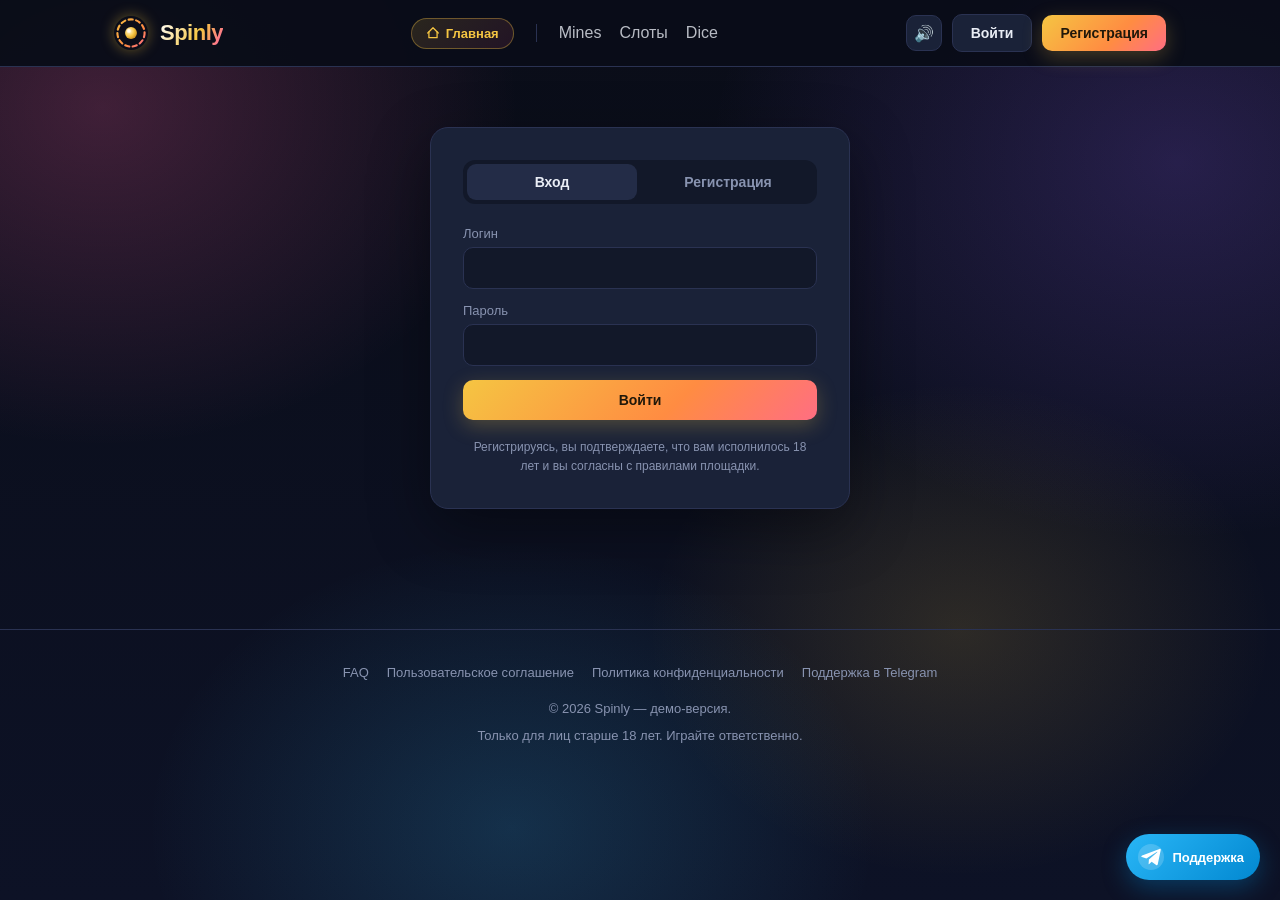
==== account.html @ 02055b21 "Initial commit: Spinly casino frontend demo" ====
<!DOCTYPE html>
<html lang="ru">
<head>
  <meta charset="UTF-8">
  <meta name="viewport" content="width=device-width, initial-scale=1.0">
  <title>Аккаунт — Spinly</title>
  <link rel="stylesheet" href="styles.css">
</head>
<body>
  <div id="header-slot"></div>

  <main class="auth-wrap">
    <div class="auth-card">
      <div class="tabs">
        <div class="tab active" data-tab="login">Вход</div>
        <div class="tab" data-tab="register">Регистрация</div>
      </div>

      <div class="error" id="err"></div>

      <form id="login-form">
        <div class="field">
          <label>Логин</label>
          <input type="text" name="login" autocomplete="username" required>
        </div>
        <div class="field">
          <label>Пароль</label>
          <input type="password" name="password" autocomplete="current-password" required>
        </div>
        <button class="btn primary full" type="submit">Войти</button>
      </form>

      <form id="register-form" style="display: none;">
        <div class="field">
          <label>Логин</label>
          <input type="text" name="login" autocomplete="username" required minlength="3">
        </div>
        <div class="field">
          <label>Пароль</label>
          <input type="password" name="password" autocomplete="new-password" required minlength="4">
        </div>
        <div class="field">
          <label>Повторите пароль</label>
          <input type="password" name="password2" autocomplete="new-password" required minlength="4">
        </div>
        <button class="btn primary full" type="submit">Создать аккаунт</button>
      </form>

      <div class="legal">
        Регистрируясь, вы подтверждаете, что вам исполнилось 18 лет
        и вы согласны с правилами площадки.
      </div>
    </div>
  </main>

  <div id="footer-slot"></div>
  <script src="sounds.js"></script>
  <script src="app.js"></script>
  <script>
    const tabs = document.querySelectorAll(".tab");
    const loginForm = document.getElementById("login-form");
    const regForm = document.getElementById("register-form");
    const err = document.getElementById("err");

    function showError(msg) {
      err.textContent = msg;
      err.classList.remove("show");
      void err.offsetWidth;
      err.classList.add("show");
      if (window.SFX) SFX.lose();
    }
    function clearError() { err.classList.remove("show"); }

    function switchTab(name) {
      tabs.forEach(t => t.classList.toggle("active", t.dataset.tab === name));
      loginForm.style.display = name === "login" ? "" : "none";
      regForm.style.display = name === "register" ? "" : "none";
      clearError();
      if (window.SFX) SFX.click();
    }
    tabs.forEach(t => t.addEventListener("click", () => switchTab(t.dataset.tab)));

    const params = new URLSearchParams(location.search);
    if (params.get("tab") === "register") switchTab("register");
    if (currentUser()) location.href = "index.html";

    loginForm.addEventListener("submit", (e) => {
      e.preventDefault();
      clearError();
      const fd = new FormData(loginForm);
      try {
        loginUser(fd.get("login"), fd.get("password"));
        if (window.SFX) SFX.win();
        location.href = "index.html";
      } catch (ex) { showError(ex.message); }
    });

    regForm.addEventListener("submit", (e) => {
      e.preventDefault();
      clearError();
      const fd = new FormData(regForm);
      if (fd.get("password") !== fd.get("password2")) {
        return showError("Пароли не совпадают");
      }
      try {
        registerUser(fd.get("login"), fd.get("password"));
        if (window.SFX) SFX.win();
        location.href = "index.html";
      } catch (ex) { showError(ex.message); }
    });
  </script>
</body>
</html>
---- styles.css ----
:root {
  --bg: #0a0d18;
  --bg-2: #121829;
  --panel: #1a2238;
  --panel-2: #232c47;
  --gold: #f5c542;
  --gold-2: #e0a800;
  --pink: #ff5fa2;
  --violet: #8b5cf6;
  --cyan: #38bdf8;
  --text: #e9edf5;
  --muted: #8893b0;
  --green: #2ecc71;
  --red: #e74c3c;
  --border: #2a3252;
}

* { box-sizing: border-box; }

html, body {
  margin: 0;
  padding: 0;
  font-family: -apple-system, "Segoe UI", Roboto, Inter, Arial, sans-serif;
  background: var(--bg);
  color: var(--text);
  min-height: 100vh;
  overflow-x: hidden;
}

a { color: var(--gold); text-decoration: none; }
a:hover { color: var(--gold-2); }

.container {
  max-width: 1100px;
  margin: 0 auto;
  padding: 24px;
  position: relative;
  z-index: 1;
}

/* ---------- Static background (light on GPU) ---------- */
.bg-fx {
  position: fixed;
  inset: 0;
  z-index: 0;
  overflow: hidden;
  pointer-events: none;
  background:
    radial-gradient(640px 520px at 8% 12%,  rgba(255,95,162,0.22) 0%, transparent 65%),
    radial-gradient(720px 580px at 92% 18%, rgba(139,92,246,0.22) 0%, transparent 65%),
    radial-gradient(560px 440px at 40% 92%, rgba(56,189,248,0.18) 0%, transparent 65%),
    radial-gradient(480px 380px at 75% 70%, rgba(245,197,66,0.14) 0%, transparent 65%),
    linear-gradient(180deg, #0a0d18 0%, #0d1226 100%);
}
.orb { display: none; } /* removed for performance */

/* ---------- Header ---------- */
header.site {
  position: sticky;
  top: 0;
  z-index: 50;
  background: rgba(10, 13, 24, 0.96);
  border-bottom: 1px solid var(--border);
}
header .row {
  display: flex;
  align-items: center;
  justify-content: space-between;
  padding: 14px 24px;
  max-width: 1100px;
  margin: 0 auto;
}
.logo {
  display: flex;
  align-items: center;
  gap: 12px;
  font-weight: 800;
  font-size: 22px;
  letter-spacing: 0.2px;
  color: var(--text);
}
.logo:hover { color: var(--text); }
.logo .mark {
  width: 34px; height: 34px;
  position: relative;
  display: inline-flex;
  align-items: center;
  justify-content: center;
  border-radius: 50%;
  box-shadow: 0 0 14px rgba(245,197,66,0.4);
}
.logo .mark svg { width: 100%; height: 100%; }
/* Logo is fully static — no animations on rest or hover */
.logo .wordmark {
  font-family: -apple-system, "Segoe UI", Inter, Arial, sans-serif;
  letter-spacing: -0.5px;
  font-weight: 800;
  background: linear-gradient(120deg, #ffffff 0%, #f5c542 60%, #ff5fa2 100%);
  -webkit-background-clip: text;
  background-clip: text;
  -webkit-text-fill-color: transparent;
  color: transparent;
}

nav.menu {
  display: flex; gap: 18px; align-items: center;
}
nav.menu a {
  color: var(--text);
  font-weight: 500;
  opacity: 0.78;
  position: relative;
  padding: 6px 0;
  transition: opacity .15s ease, color .15s ease;
}
nav.menu a::after {
  content: "";
  position: absolute;
  left: 0; right: 0; bottom: 0;
  height: 2px;
  background: linear-gradient(90deg, var(--gold), var(--pink));
  border-radius: 2px;
  transform: scaleX(0);
  transform-origin: center;
  transition: transform .25s ease;
}
nav.menu a:hover { opacity: 1; color: var(--text); }
nav.menu a:hover::after { transform: scaleX(1); }

/* Highlighted Home link as a pill, separated from games */
nav.menu .nav-home {
  display: inline-flex;
  align-items: center;
  gap: 6px;
  padding: 7px 14px;
  border-radius: 999px;
  background: linear-gradient(135deg, rgba(245,197,66,0.14), rgba(255,95,162,0.10));
  border: 1px solid rgba(245,197,66,0.35);
  color: var(--gold);
  opacity: 1;
  font-weight: 600;
  font-size: 13px;
  transition: background .15s ease, border-color .15s ease, transform .12s ease;
}
nav.menu .nav-home::after { display: none; }
nav.menu .nav-home:hover {
  color: #fff5d6;
  background: linear-gradient(135deg, rgba(245,197,66,0.22), rgba(255,95,162,0.16));
  border-color: var(--gold);
  transform: translateY(-1px);
}
nav.menu .nav-home svg { display: block; }
nav.menu .nav-divider {
  width: 1px;
  height: 18px;
  background: var(--border);
  display: inline-block;
  margin: 0 4px;
}

.user-box {
  display: flex; align-items: center; gap: 10px;
}
.balance {
  background: var(--panel);
  border: 1px solid var(--border);
  padding: 8px 14px;
  border-radius: 10px;
  font-weight: 700;
  color: var(--gold);
  font-size: 14px;
  font-variant-numeric: tabular-nums;
  transition: transform .15s ease, box-shadow .15s ease;
}
.balance.flash {
  animation: balFlash .6s ease;
}
@keyframes balFlash {
  0%   { box-shadow: 0 0 0 rgba(245,197,66,0); transform: scale(1); }
  50%  { box-shadow: 0 0 20px rgba(245,197,66,0.5); transform: scale(1.05); }
  100% { box-shadow: 0 0 0 rgba(245,197,66,0); transform: scale(1); }
}

.icon-btn {
  width: 36px; height: 36px;
  border-radius: 10px;
  border: 1px solid var(--border);
  background: var(--panel);
  color: var(--text);
  display: inline-flex;
  align-items: center;
  justify-content: center;
  cursor: pointer;
  font-size: 16px;
  transition: background .15s ease, border-color .15s ease;
}
.icon-btn:hover { background: var(--panel-2); border-color: #3a456e; }

/* ---------- Buttons ---------- */
.btn {
  display: inline-flex;
  align-items: center;
  justify-content: center;
  gap: 8px;
  padding: 10px 18px;
  border-radius: 10px;
  border: 1px solid var(--border);
  background: var(--panel);
  color: var(--text);
  font-weight: 600;
  cursor: pointer;
  transition: transform .08s ease, background .2s ease, border-color .2s ease, box-shadow .2s ease;
  font-size: 14px;
  position: relative;
  overflow: hidden;
  font-family: inherit;
}
.btn:hover { background: var(--panel-2); border-color: #3a456e; transform: translateY(-1px); }
.btn:active { transform: translateY(0); }
.btn.primary {
  background: linear-gradient(135deg, var(--gold) 0%, #ff8c42 60%, var(--pink) 120%);
  color: #20180a;
  border: none;
  box-shadow: 0 6px 20px rgba(245,197,66,0.25);
}
.btn.primary:hover {
  filter: brightness(1.08);
  box-shadow: 0 8px 28px rgba(245,197,66,0.4);
}
.btn.full { width: 100%; padding: 12px 18px; }
.btn.ghost { background: transparent; }
.btn:disabled { opacity: 0.45; cursor: not-allowed; transform: none; box-shadow: none; }

/* Ripple effect */
.btn .ripple {
  position: absolute;
  border-radius: 50%;
  background: rgba(255,255,255,0.4);
  transform: scale(0);
  animation: ripple 0.55s ease-out;
  pointer-events: none;
}
@keyframes ripple {
  to { transform: scale(4); opacity: 0; }
}

/* ---------- Hero ---------- */
.hero {
  margin-top: 28px;
  padding: 48px;
  border-radius: 22px;
  background:
    radial-gradient(800px 400px at 90% 0%, rgba(255,95,162,0.25), transparent 60%),
    radial-gradient(700px 400px at 0% 100%, rgba(139,92,246,0.22), transparent 60%),
    linear-gradient(135deg, #1a2349, #2b1a49);
  border: 1px solid var(--border);
  position: relative;
  overflow: hidden;
  animation: fadeUp 0.5s ease both;
  display: grid;
  grid-template-columns: 1fr 360px;
  gap: 28px;
  align-items: center;
}
@media (max-width: 820px) {
  .hero { grid-template-columns: 1fr; padding: 32px; }
  .hero-anim { height: 260px; }
}
.hero-content { min-width: 0; }
.hero h1 {
  font-size: 44px;
  margin: 0 0 14px;
  line-height: 1.1;
  letter-spacing: -0.5px;
  animation: fadeUp 0.7s 0.05s ease both;
}
.hero h1 span {
  background: linear-gradient(120deg, var(--gold), var(--pink) 80%);
  -webkit-background-clip: text;
  background-clip: text;
  -webkit-text-fill-color: transparent;
  color: transparent;
}
.hero p {
  color: #c4cce0;
  max-width: 600px;
  font-size: 16px;
  line-height: 1.65;
  margin: 0 0 26px;
  animation: fadeUp 0.7s 0.12s ease both;
}
.hero .actions { display: flex; gap: 12px; flex-wrap: wrap; animation: fadeUp 0.7s 0.2s ease both; }

/* Promo chip in hero */
.promo-chip {
  display: inline-flex;
  align-items: center;
  gap: 10px;
  padding: 6px 6px 6px 14px;
  background: rgba(245,197,66,0.10);
  border: 1px solid rgba(245,197,66,0.45);
  border-radius: 999px;
  font-size: 13px;
  color: #ffe79a;
  margin-bottom: 18px;
  animation: fadeUp 0.7s 0.1s ease both;
}
.promo-chip .code {
  font-family: ui-monospace, "SF Mono", Consolas, monospace;
  font-weight: 700;
  color: var(--gold);
  background: rgba(0,0,0,0.3);
  padding: 4px 10px;
  border-radius: 999px;
  letter-spacing: 0.5px;
  cursor: pointer;
  transition: background .15s ease;
}
.promo-chip .code:hover { background: rgba(0,0,0,0.5); }
.promo-chip .code.copied { background: var(--green); color: #fff; }

/* ---------- Hero animation ---------- */
.hero-anim {
  position: relative;
  height: 320px;
  display: flex;
  align-items: center;
  justify-content: center;
  contain: layout paint;
}
.anim-stage {
  position: relative;
  width: 300px;
  height: 300px;
}
.anim-stage::before {
  content: "";
  position: absolute;
  inset: -20px;
  background: radial-gradient(circle at center, rgba(245,197,66,0.15) 0%, transparent 65%);
  border-radius: 50%;
  pointer-events: none;
}
.anim-wheel {
  position: absolute;
  inset: 70px;
  border-radius: 50%;
  background: conic-gradient(
    from 0deg,
    #f5c542 0deg 22.5deg, #1c1f3a 22.5deg 45deg,
    #f5c542 45deg 67.5deg, #1c1f3a 67.5deg 90deg,
    #f5c542 90deg 112.5deg, #1c1f3a 112.5deg 135deg,
    #f5c542 135deg 157.5deg, #1c1f3a 157.5deg 180deg,
    #f5c542 180deg 202.5deg, #1c1f3a 202.5deg 225deg,
    #f5c542 225deg 247.5deg, #1c1f3a 247.5deg 270deg,
    #f5c542 270deg 292.5deg, #1c1f3a 292.5deg 315deg,
    #f5c542 315deg 337.5deg, #1c1f3a 337.5deg 360deg
  );
  border: 4px solid rgba(245,197,66,0.55);
  box-shadow:
    inset 0 0 20px rgba(0,0,0,0.5),
    0 0 30px rgba(245,197,66,0.35);
  animation: wheelSpin 20s linear infinite;
  will-change: transform;
}
@keyframes wheelSpin { to { transform: rotate(360deg); } }

.anim-hub {
  position: absolute;
  inset: 115px;
  border-radius: 50%;
  background: radial-gradient(circle at 30% 30%, #fff5d6 0%, #f5c542 55%, #b8851d 100%);
  display: flex;
  align-items: center;
  justify-content: center;
  font-weight: 800;
  color: #20180a;
  font-size: 20px;
  letter-spacing: -0.5px;
  box-shadow:
    0 4px 14px rgba(0,0,0,0.4),
    inset 0 -3px 6px rgba(0,0,0,0.2),
    0 0 24px rgba(245,197,66,0.5);
}

.anim-ball-orbit {
  position: absolute;
  inset: 0;
  animation: ballSpin 4.5s linear infinite;
  will-change: transform;
}
.anim-ball {
  position: absolute;
  top: 64px;
  left: 50%;
  margin-left: -6px;
  width: 12px; height: 12px;
  border-radius: 50%;
  background: radial-gradient(circle at 30% 30%, #fff, #ddd);
  box-shadow: 0 0 8px #fff, 0 0 18px rgba(255,255,255,0.6);
}
@keyframes ballSpin { to { transform: rotate(-360deg); } }

.orbit {
  position: absolute;
  inset: 0;
  pointer-events: none;
  will-change: transform;
}
.orbit.o1 { animation: spin 16s linear infinite; }
.orbit.o2 { animation: spin 22s linear infinite reverse; }
.orbit.o3 { animation: spin 28s linear infinite; animation-delay: -9s; }
.orbit.o4 { animation: spin 24s linear infinite reverse; animation-delay: -5s; }
@keyframes spin { to { transform: rotate(360deg); } }

.orbit-item {
  position: absolute;
  width: 40px;
  height: 40px;
  display: flex;
  align-items: center;
  justify-content: center;
  font-size: 30px;
  filter: drop-shadow(0 4px 10px rgba(245,197,66,0.45));
  will-change: transform, filter;
}
.orbit.o1 .orbit-item { top: 0;   left: calc(50% - 20px); animation: gemSparkle  2.0s ease-in-out infinite; }
.orbit.o2 .orbit-item { bottom: 0; left: calc(50% - 20px); animation: sevenBounce 1.6s ease-in-out infinite; }
.orbit.o3 .orbit-item { top: calc(50% - 20px); left: 0;   animation: diceTumble  3.6s linear infinite; }
.orbit.o4 .orbit-item { top: calc(50% - 20px); right: 0;  animation: cardSway    2.4s ease-in-out infinite; }

@keyframes gemSparkle {
  0%, 100% { transform: scale(1)    rotate(0deg);   filter: drop-shadow(0 4px 10px rgba(245,197,66,0.45)); }
  50%      { transform: scale(1.55) rotate(20deg);  filter: drop-shadow(0 4px 24px rgba(255,210,120,1)); }
}
@keyframes sevenBounce {
  0%, 100% { transform: translateY(0)     scale(1); }
  50%      { transform: translateY(-16px) scale(1.25); }
}
@keyframes diceTumble {
  0%   { transform: rotate(0deg)   scale(1); }
  50%  { transform: rotate(180deg) scale(1.3); }
  100% { transform: rotate(360deg) scale(1); }
}
@keyframes cardSway {
  0%, 100% { transform: rotate(-18deg) scale(1); }
  50%      { transform: rotate(18deg)  scale(1.25); }
}

.spark {
  position: absolute;
  color: #fff5d6;
  pointer-events: none;
  animation: twinkle 2.4s ease-in-out infinite;
  text-shadow: 0 0 6px rgba(255,255,255,0.7);
}
.spark.s1 { top: 24px;  right: 26px; font-size: 18px; animation-delay: 0s; }
.spark.s2 { bottom: 40px; left: 14px; font-size: 14px; animation-delay: 0.7s; }
.spark.s3 { top: 56%;  right: 8px;  font-size: 12px; animation-delay: 1.4s; }
.spark.s4 { bottom: 10px; right: 70px; font-size: 16px; animation-delay: 2.0s; }
@keyframes twinkle {
  0%, 100% { opacity: 0; transform: scale(0.4); }
  50%      { opacity: 1; transform: scale(1); }
}

@keyframes fadeUp {
  0% { opacity: 0; transform: translateY(18px); }
  100% { opacity: 1; transform: translateY(0); }
}

/* ---------- Game grid ---------- */
.section-title {
  font-size: 24px;
  margin: 40px 0 18px;
  display: flex; align-items: center; gap: 10px;
  font-weight: 700;
}
.section-title::before {
  content: "";
  width: 4px; height: 22px; border-radius: 2px;
  background: linear-gradient(180deg, var(--gold), var(--pink));
}
.games {
  display: grid;
  grid-template-columns: repeat(auto-fill, minmax(220px, 1fr));
  gap: 18px;
}
.game-card {
  background: var(--panel);
  border: 1px solid var(--border);
  border-radius: 16px;
  overflow: hidden;
  cursor: pointer;
  transition: transform .2s ease, border-color .2s ease, box-shadow .25s ease;
  display: flex; flex-direction: column;
  color: var(--text);
  animation: fadeUp 0.5s ease both;
  contain: layout paint;
  transform: translateZ(0);
}
.game-card:nth-child(1) { animation-delay: 0.05s; }
.game-card:nth-child(2) { animation-delay: 0.10s; }
.game-card:nth-child(3) { animation-delay: 0.15s; }
.game-card:nth-child(4) { animation-delay: 0.20s; }
.game-card:hover {
  transform: translateY(-5px);
  border-color: var(--gold);
  box-shadow: 0 12px 30px rgba(245,197,66,0.15);
}
.game-card.soon { cursor: not-allowed; }
.game-card.soon:hover {
  transform: none; border-color: var(--border); box-shadow: none;
}

/* Locked game cards — when not authenticated */
.game-card.locked {
  position: relative;
  filter: grayscale(0.6);
  opacity: 0.7;
}
.game-card.locked:hover {
  transform: translateY(-2px);
  border-color: var(--gold);
  filter: grayscale(0.2);
  opacity: 0.95;
  box-shadow: 0 8px 22px rgba(0,0,0,0.4);
}
.game-card.locked::before {
  content: "🔒";
  position: absolute;
  top: 10px; right: 10px;
  z-index: 2;
  width: 28px; height: 28px;
  border-radius: 50%;
  background: rgba(0,0,0,0.7);
  border: 1px solid var(--border);
  display: flex; align-items: center; justify-content: center;
  font-size: 13px;
}
.game-card.locked .game-info p {
  color: var(--gold);
  font-weight: 500;
}

/* Promo card on profile */
.promo-active {
  display: flex;
  align-items: center;
  justify-content: space-between;
  gap: 12px;
  padding: 14px;
  background: linear-gradient(135deg, rgba(245,197,66,0.15), rgba(255,95,162,0.10));
  border: 1px solid rgba(245,197,66,0.45);
  border-radius: 12px;
  margin-bottom: 14px;
}
.promo-active .label-code {
  font-family: ui-monospace, "SF Mono", Consolas, monospace;
  font-weight: 700;
  color: var(--gold);
  font-size: 15px;
  letter-spacing: 0.5px;
  margin-bottom: 4px;
}
.promo-active .label-desc {
  font-size: 12px;
  color: #ffe79a;
}
.promo-active .promo-cancel {
  background: transparent;
  border: 1px solid rgba(255,255,255,0.2);
  color: var(--muted);
  font-size: 12px;
  padding: 6px 10px;
  border-radius: 8px;
  cursor: pointer;
  font-family: inherit;
}
.promo-active .promo-cancel:hover {
  border-color: var(--red);
  color: var(--red);
}
.promo-form {
  display: flex;
  gap: 8px;
}
.promo-form input {
  flex: 1;
  text-transform: uppercase;
  font-family: ui-monospace, "SF Mono", Consolas, monospace;
  letter-spacing: 1px;
  padding: 10px 14px;
  border-radius: 10px;
  border: 1px solid var(--border);
  background: var(--bg-2);
  color: var(--text);
  font-size: 14px;
  outline: none;
}
.promo-form input:focus { border-color: var(--gold); }
.promo-used {
  font-size: 12px;
  color: var(--muted);
  margin-top: 12px;
  padding-top: 12px;
  border-top: 1px solid var(--border);
}
.promo-used .used-code {
  display: inline-block;
  font-family: ui-monospace, monospace;
  background: var(--bg-2);
  border: 1px solid var(--border);
  padding: 2px 8px;
  border-radius: 999px;
  font-size: 11px;
  margin-right: 4px;
  text-transform: uppercase;
  letter-spacing: 0.5px;
  text-decoration: line-through;
  color: var(--text-3, #5c6275);
}
.game-thumb {
  height: 150px;
  display: flex; align-items: center; justify-content: center;
  font-size: 58px;
  background: linear-gradient(135deg, #2c2153, #1a2349);
  position: relative;
  overflow: hidden;
}
.game-thumb::after {
  content: "";
  position: absolute;
  inset: -50%;
  background: radial-gradient(circle, rgba(255,255,255,0.08) 0%, transparent 60%);
  transform: translate(-30%, -30%);
  transition: transform .6s ease;
}
.game-card:hover .game-thumb::after { transform: translate(30%, 30%); }
.game-thumb.mines { background: linear-gradient(135deg, #3a1f2a, #1a2349); }
.game-thumb.slots { background: linear-gradient(135deg, #2a3a1f, #1a2349); }
.game-thumb.dice  { background: linear-gradient(135deg, #1f2a3a, #2b1a49); }
.game-thumb.bj    { background: linear-gradient(135deg, #3a2a1f, #2b1a49); }
.game-thumb.soon { filter: grayscale(0.55); opacity: 0.55; }
.game-info { padding: 14px 16px; }
.game-info h3 { margin: 0 0 4px; font-size: 16px; font-weight: 700; }
.game-info p { margin: 0; color: var(--muted); font-size: 13px; line-height: 1.5; }

/* ---------- Auth ---------- */
.auth-wrap {
  display: flex; justify-content: center; padding: 60px 24px;
  position: relative; z-index: 1;
}
.auth-card {
  width: 100%; max-width: 420px;
  background: var(--panel);
  border: 1px solid var(--border);
  border-radius: 18px;
  padding: 32px;
  animation: fadeUp 0.5s ease both;
  box-shadow: 0 20px 60px rgba(0,0,0,0.4);
}
.tabs {
  display: flex; gap: 6px;
  background: var(--bg-2);
  padding: 4px;
  border-radius: 12px;
  margin-bottom: 22px;
}
.tab {
  flex: 1;
  text-align: center;
  padding: 10px;
  border-radius: 9px;
  cursor: pointer;
  color: var(--muted);
  font-weight: 600;
  font-size: 14px;
  transition: background .15s ease, color .15s ease;
}
.tab.active { background: var(--panel-2); color: var(--text); }

.field { margin-bottom: 14px; }
.field label {
  display: block; margin-bottom: 6px;
  font-size: 13px; color: var(--muted);
  font-weight: 500;
}
.field input {
  width: 100%;
  padding: 12px 14px;
  border-radius: 10px;
  border: 1px solid var(--border);
  background: var(--bg-2);
  color: var(--text);
  font-size: 14px;
  outline: none;
  font-family: inherit;
  transition: border-color .15s, box-shadow .15s;
}
.field input:focus {
  border-color: var(--gold);
  box-shadow: 0 0 0 3px rgba(245,197,66,0.15);
}
.error {
  background: rgba(231,76,60,0.1);
  border: 1px solid rgba(231,76,60,0.4);
  color: #ff8e9a;
  padding: 10px 12px;
  border-radius: 8px;
  font-size: 13px;
  margin-bottom: 14px;
  display: none;
}
.error.show { display: block; animation: shake .3s ease; }

.legal {
  margin-top: 18px;
  font-size: 12px;
  color: var(--muted);
  text-align: center;
  line-height: 1.6;
}

/* ---------- Mines game ---------- */
.game-layout {
  display: grid;
  grid-template-columns: 320px 1fr;
  gap: 22px;
  margin-top: 28px;
  animation: fadeUp 0.55s ease both;
}
@media (max-width: 820px) {
  .game-layout { grid-template-columns: 1fr; }
}
.panel {
  background: var(--panel);
  border: 1px solid var(--border);
  border-radius: 16px;
  padding: 22px;
}
.panel h2 { margin: 0 0 14px; font-size: 18px; font-weight: 700; }
.row-2 { display: grid; grid-template-columns: 1fr 1fr; gap: 10px; }
.stat {
  background: var(--bg-2);
  border: 1px solid var(--border);
  border-radius: 10px;
  padding: 10px 12px;
}
.stat .label { font-size: 11px; color: var(--muted); text-transform: uppercase; letter-spacing: 0.5px; }
.stat .value { font-size: 18px; font-weight: 700; margin-top: 2px; font-variant-numeric: tabular-nums; }
.stat .value.gold { color: var(--gold); }
.stat .value.green { color: var(--green); }

.board {
  display: grid;
  grid-template-columns: repeat(5, 1fr);
  gap: 10px;
  background: var(--panel);
  border: 1px solid var(--border);
  border-radius: 16px;
  padding: 18px;
  aspect-ratio: 1 / 1;
  max-width: 560px;
  margin: 0 auto;
  width: 100%;
}
.tile {
  background: linear-gradient(180deg, #2a345a, #1c2444);
  border: 1px solid #36406a;
  border-radius: 10px;
  display: flex; align-items: center; justify-content: center;
  font-size: 28px;
  cursor: pointer;
  transition: transform .1s ease, background .2s ease, box-shadow .2s ease;
  user-select: none;
  contain: layout paint;
  transform: translateZ(0);
}
.tile:hover:not(.revealed):not(.disabled) {
  background: linear-gradient(180deg, #3c4a8a, #283366);
  transform: scale(1.04);
  box-shadow: 0 4px 12px rgba(139,92,246,0.3);
}
.tile.disabled { cursor: not-allowed; }
.tile.revealed { cursor: default; }
.tile.gem {
  background: linear-gradient(180deg, #1f5d44, #163827);
  border-color: var(--green);
  animation: pop .25s ease, glowGreen .8s ease;
}
.tile.bomb {
  background: linear-gradient(180deg, #6b1a22, #3a1015);
  border-color: var(--red);
  animation: shake .35s ease, glowRed .8s ease;
}
.tile.ghost { opacity: 0.4; }

@keyframes pop {
  0% { transform: scale(0.4); opacity: 0; }
  60% { transform: scale(1.15); opacity: 1; }
  100% { transform: scale(1); }
}
@keyframes shake {
  0%, 100% { transform: translateX(0); }
  20% { transform: translateX(-5px); }
  40% { transform: translateX(5px); }
  60% { transform: translateX(-4px); }
  80% { transform: translateX(4px); }
}
@keyframes glowGreen {
  0%   { box-shadow: 0 0 0 rgba(46,204,113,0); }
  40%  { box-shadow: 0 0 20px rgba(46,204,113,0.7); }
  100% { box-shadow: 0 0 0 rgba(46,204,113,0); }
}
@keyframes glowRed {
  0%   { box-shadow: 0 0 0 rgba(231,76,60,0); }
  40%  { box-shadow: 0 0 25px rgba(231,76,60,0.8); }
  100% { box-shadow: 0 0 0 rgba(231,76,60,0); }
}

.bet-bar { display: flex; gap: 6px; margin-top: 8px; }
.bet-bar .btn { flex: 1; padding: 8px; font-size: 12px; }

.result {
  margin-top: 14px;
  padding: 12px 14px;
  border-radius: 10px;
  text-align: center;
  font-weight: 600;
  display: none;
}
.result.show { display: block; animation: fadeUp .35s ease; }
.result.win {
  background: rgba(46,204,113,0.14);
  border: 1px solid rgba(46,204,113,0.5);
  color: #6fe5a4;
}
.result.lose {
  background: rgba(231,76,60,0.12);
  border: 1px solid rgba(231,76,60,0.5);
  color: #ff8e9a;
}

/* ---------- Slots ---------- */
.slots-stage {
  background: var(--panel);
  border: 1px solid var(--border);
  border-radius: 16px;
  padding: 28px;
  display: flex;
  flex-direction: column;
  align-items: center;
  gap: 22px;
}
.reels {
  display: grid;
  grid-template-columns: repeat(3, 1fr);
  gap: 14px;
  width: 100%;
  max-width: 480px;
  background: linear-gradient(180deg, #0f1626, #1a2349);
  border: 1px solid var(--border);
  border-radius: 14px;
  padding: 14px;
  box-shadow: inset 0 4px 20px rgba(0,0,0,0.4);
}
.reel {
  height: 130px;
  background: linear-gradient(180deg, #0f1626, #1a2349);
  border: 1px solid var(--border);
  border-radius: 10px;
  overflow: hidden;
  display: flex;
  align-items: center;
  justify-content: center;
  font-size: 64px;
  position: relative;
  transition: border-color .2s ease, box-shadow .3s ease;
}
.reel.spinning .reel-inner {
  animation: spinBlur 0.08s linear infinite;
  filter: blur(3px);
}
@keyframes spinBlur {
  0%   { transform: translateY(-20px); }
  100% { transform: translateY(20px); }
}
.reel-inner { line-height: 1; }
.reel.win {
  border-color: var(--gold);
  box-shadow: 0 0 24px rgba(245,197,66,0.55), inset 0 0 12px rgba(245,197,66,0.2);
  animation: winPulse 1.2s ease-in-out 3;
}
@keyframes winPulse {
  0%, 100% { transform: scale(1); }
  50%      { transform: scale(1.05); }
}

.paytable { width: 100%; }
.paytable table {
  width: 100%;
  border-collapse: collapse;
  font-size: 13px;
}
.paytable th, .paytable td {
  padding: 8px 6px;
  text-align: left;
  border-bottom: 1px solid var(--border);
}
.paytable th {
  color: var(--muted);
  font-weight: 500;
  font-size: 11px;
  text-transform: uppercase;
  letter-spacing: 0.5px;
}
.paytable td:last-child {
  text-align: right;
  color: var(--gold);
  font-weight: 700;
}

/* ---------- Dice ---------- */
.dice-stage {
  background: var(--panel);
  border: 1px solid var(--border);
  border-radius: 16px;
  padding: 28px;
}
.roll-display {
  text-align: center;
  margin-bottom: 28px;
}
.roll-display .roll-value {
  font-size: 84px;
  font-weight: 800;
  color: var(--gold);
  line-height: 1;
  font-variant-numeric: tabular-nums;
  transition: color 0.2s ease, transform 0.2s ease;
  text-shadow: 0 0 30px rgba(245,197,66,0.4);
}
.roll-display .roll-value.win  {
  color: var(--green);
  text-shadow: 0 0 30px rgba(46,204,113,0.6);
  animation: pop .4s ease;
}
.roll-display .roll-value.lose {
  color: var(--red);
  text-shadow: 0 0 30px rgba(231,76,60,0.5);
  animation: shake .35s ease;
}
.roll-display .roll-sub {
  margin-top: 8px;
  color: var(--muted);
  font-size: 13px;
}

.range-bar {
  position: relative;
  height: 50px;
  background: var(--bg-2);
  border: 1px solid var(--border);
  border-radius: 10px;
  margin: 20px 0 18px;
  overflow: hidden;
}
.range-fill {
  position: absolute;
  top: 0; bottom: 0;
  background: linear-gradient(180deg, rgba(46,204,113,0.3), rgba(46,204,113,0.1));
  transition: width .15s ease;
}
.range-fill.left  { left: 0;  border-right: 2px solid var(--green); }
.range-fill.right { right: 0; border-left:  2px solid var(--green); }
.range-ticks {
  position: absolute;
  inset: 0;
  display: flex;
  justify-content: space-between;
  align-items: center;
  padding: 0 10px;
  color: var(--muted);
  font-size: 11px;
  pointer-events: none;
  font-variant-numeric: tabular-nums;
}
.range-marker {
  position: absolute;
  top: -4px; bottom: -4px;
  width: 3px;
  background: var(--gold);
  box-shadow: 0 0 10px rgba(245,197,66,0.8);
  transition: left 0.15s ease;
}

input[type=range].slider {
  width: 100%;
  -webkit-appearance: none;
  appearance: none;
  height: 6px;
  background: var(--bg-2);
  border: 1px solid var(--border);
  border-radius: 999px;
  outline: none;
}
input[type=range].slider::-webkit-slider-thumb {
  -webkit-appearance: none;
  appearance: none;
  width: 22px; height: 22px;
  border-radius: 50%;
  background: var(--gold);
  border: 3px solid #1a2238;
  cursor: pointer;
  box-shadow: 0 0 10px rgba(245,197,66,0.6);
}
input[type=range].slider::-moz-range-thumb {
  width: 22px; height: 22px;
  border-radius: 50%;
  background: var(--gold);
  border: 3px solid #1a2238;
  cursor: pointer;
}

.dir-toggle {
  display: flex; gap: 6px;
  background: var(--bg-2);
  padding: 4px;
  border-radius: 10px;
  margin-bottom: 12px;
}
.dir-toggle .opt {
  flex: 1;
  text-align: center;
  padding: 10px;
  border-radius: 7px;
  cursor: pointer;
  color: var(--muted);
  font-weight: 600;
  font-size: 14px;
  transition: background .15s ease, color .15s ease;
}
.dir-toggle .opt.active { background: var(--panel-2); color: var(--text); }

/* ---------- User pill in header ---------- */
.user-pill {
  display: inline-flex;
  align-items: center;
  gap: 8px;
  padding: 4px 12px 4px 4px;
  border-radius: 999px;
  border: 1px solid var(--border);
  background: var(--panel);
  color: var(--text);
  font-size: 13px;
  font-weight: 500;
  transition: background .15s ease, border-color .15s ease;
}
.user-pill:hover { background: var(--panel-2); border-color: var(--gold); color: var(--text); }
.avatar-sm {
  width: 26px; height: 26px;
  border-radius: 50%;
  background: linear-gradient(135deg, var(--gold), var(--pink));
  color: #20180a;
  display: inline-flex;
  align-items: center;
  justify-content: center;
  font-weight: 700;
  font-size: 13px;
}
.balance { transition: transform .15s ease, box-shadow .15s ease, border-color .15s ease; }
a.balance:hover { border-color: var(--gold); color: var(--gold); }

/* ---------- Profile page ---------- */
.profile-hero {
  margin-top: 28px;
  display: grid;
  grid-template-columns: 1fr 320px;
  gap: 22px;
}
@media (max-width: 820px) { .profile-hero { grid-template-columns: 1fr; } }
.profile-card-main {
  background: linear-gradient(135deg, rgba(26,35,73,0.7), rgba(43,26,73,0.7));
  border: 1px solid var(--border);
  border-radius: 22px;
  padding: 32px;
  display: flex;
  align-items: center;
  gap: 22px;
}
.avatar-lg {
  width: 84px; height: 84px;
  border-radius: 50%;
  background: linear-gradient(135deg, var(--gold), var(--pink));
  color: #20180a;
  display: inline-flex;
  align-items: center;
  justify-content: center;
  font-weight: 800;
  font-size: 36px;
  flex-shrink: 0;
  box-shadow: 0 8px 24px rgba(245,197,66,0.25);
}
.profile-info h1 { margin: 0 0 6px; font-size: 26px; }
.profile-info .meta { color: var(--muted); font-size: 13px; line-height: 1.6; }
.profile-info .meta .email-status { color: var(--gold); }
.profile-info .meta .email-status.none { color: var(--muted); font-style: italic; }

.profile-balance-card {
  background: var(--panel);
  border: 1px solid var(--border);
  border-radius: 22px;
  padding: 24px;
  display: flex;
  flex-direction: column;
  gap: 14px;
}
.profile-balance-card .label {
  font-size: 11px;
  text-transform: uppercase;
  letter-spacing: 0.6px;
  color: var(--muted);
}
.profile-balance-card .value {
  font-size: 32px;
  font-weight: 800;
  color: var(--gold);
  font-variant-numeric: tabular-nums;
}
.profile-balance-card .actions { display: flex; gap: 8px; }
.profile-balance-card .actions .btn { flex: 1; }

.profile-grid {
  margin-top: 22px;
  display: grid;
  grid-template-columns: repeat(auto-fit, minmax(320px, 1fr));
  gap: 22px;
}
.profile-card {
  background: var(--panel);
  border: 1px solid var(--border);
  border-radius: 16px;
  padding: 22px;
}
.profile-card h2 {
  margin: 0 0 16px;
  font-size: 16px;
  font-weight: 700;
}
.profile-row {
  display: flex;
  align-items: center;
  justify-content: space-between;
  gap: 12px;
  padding: 12px 0;
  border-top: 1px solid var(--border);
}
.profile-row:first-of-type { border-top: none; padding-top: 4px; }
.profile-row .row-label { font-size: 12px; color: var(--muted); margin-bottom: 4px; }
.profile-row .row-value { font-size: 14px; font-weight: 600; }
.profile-row .row-value.muted { color: var(--muted); font-style: italic; font-weight: 400; }

/* Transaction history */
.tx-list {
  background: var(--panel);
  border: 1px solid var(--border);
  border-radius: 16px;
  overflow: hidden;
}
.tx-item {
  display: grid;
  grid-template-columns: 44px 1fr auto auto;
  gap: 14px;
  padding: 14px 18px;
  align-items: center;
  border-top: 1px solid var(--border);
  transition: background .15s ease;
}
.tx-item:first-child { border-top: none; }
.tx-item:hover { background: var(--bg-2); }
.tx-icon {
  width: 36px; height: 36px;
  border-radius: 50%;
  display: inline-flex;
  align-items: center;
  justify-content: center;
  font-size: 16px;
  background: var(--bg-2);
  border: 1px solid var(--border);
}
.tx-icon.deposit { background: rgba(46,204,113,0.12); border-color: rgba(46,204,113,0.4); color: var(--green); }
.tx-icon.withdraw { background: rgba(231,76,60,0.10); border-color: rgba(231,76,60,0.35); color: var(--red); }
.tx-icon.bonus { background: rgba(245,197,66,0.12); border-color: rgba(245,197,66,0.45); color: var(--gold); }
.tx-body .tx-title { font-size: 14px; font-weight: 600; }
.tx-body .tx-sub { font-size: 12px; color: var(--muted); margin-top: 2px; }
.tx-amount {
  font-weight: 700;
  font-variant-numeric: tabular-nums;
  font-size: 15px;
}
.tx-amount.pos { color: var(--green); }
.tx-amount.neg { color: var(--red); }
.tx-status {
  font-size: 11px;
  padding: 3px 8px;
  border-radius: 999px;
  background: rgba(46,204,113,0.15);
  color: var(--green);
  text-transform: uppercase;
  letter-spacing: 0.5px;
}
.tx-empty {
  padding: 40px 20px;
  text-align: center;
  color: var(--muted);
  font-size: 14px;
}
@media (max-width: 600px) {
  .tx-item { grid-template-columns: 36px 1fr auto; }
  .tx-status { display: none; }
}

/* ---------- Modals ---------- */
.modal-overlay {
  position: fixed;
  inset: 0;
  background: rgba(8, 11, 22, 0.75);
  z-index: 200;
  display: none;
  align-items: center;
  justify-content: center;
  padding: 20px;
  animation: fadeIn .2s ease;
}
.modal-overlay.show { display: flex; }
@keyframes fadeIn { from { opacity: 0; } to { opacity: 1; } }
.modal {
  background: var(--panel);
  border: 1px solid var(--border);
  border-radius: 18px;
  padding: 28px;
  max-width: 440px;
  width: 100%;
  box-shadow: 0 30px 80px rgba(0,0,0,0.5);
  animation: fadeUp .25s ease;
}
.modal-head {
  display: flex;
  align-items: center;
  justify-content: space-between;
  margin-bottom: 20px;
}
.modal-title {
  font-size: 20px;
  font-weight: 700;
  margin: 0;
}
.modal-close {
  width: 32px; height: 32px;
  border-radius: 8px;
  border: none;
  background: transparent;
  color: var(--muted);
  cursor: pointer;
  font-size: 20px;
  line-height: 1;
}
.modal-close:hover { background: var(--bg-2); color: var(--text); }
.modal-success {
  display: none;
  text-align: center;
  padding: 20px 0;
}
.modal-success.show { display: block; }
.modal-success .check {
  width: 56px; height: 56px;
  border-radius: 50%;
  background: rgba(46,204,113,0.15);
  color: var(--green);
  display: inline-flex;
  align-items: center;
  justify-content: center;
  font-size: 28px;
  margin-bottom: 14px;
  animation: pop .3s ease;
}
.modal-success .text { font-weight: 600; }
.modal-success .sub { color: var(--muted); font-size: 13px; margin-top: 4px; }

/* Payment methods */
.pm-grid {
  display: grid;
  grid-template-columns: repeat(3, 1fr);
  gap: 8px;
  margin-bottom: 14px;
}
.pm-opt {
  border: 1px solid var(--border);
  background: var(--bg-2);
  border-radius: 10px;
  padding: 12px 8px;
  text-align: center;
  cursor: pointer;
  transition: border-color .15s ease, background .15s ease;
}
.pm-opt:hover { background: var(--panel-2); }
.pm-opt.active { border-color: var(--gold); background: var(--panel-2); }
.pm-opt .pm-icon { font-size: 22px; margin-bottom: 4px; }
.pm-opt .pm-name { font-size: 12px; color: var(--muted); }
.pm-opt.active .pm-name { color: var(--text); }

/* Quick amount chips */
.amount-chips { display: flex; gap: 6px; margin-top: 8px; flex-wrap: wrap; }
.amount-chips button {
  background: var(--bg-2);
  border: 1px solid var(--border);
  border-radius: 999px;
  color: var(--text);
  padding: 6px 12px;
  font-size: 12px;
  cursor: pointer;
  font-family: inherit;
}
.amount-chips button:hover { background: var(--panel-2); border-color: var(--gold); }

/* ---------- Confetti ---------- */
.confetti-layer {
  position: fixed;
  inset: 0;
  pointer-events: none;
  z-index: 300;
  overflow: hidden;
}
.confetti-piece {
  position: absolute;
  width: 10px; height: 14px;
  top: -20px;
  animation: confettiFall linear forwards;
  border-radius: 2px;
}
@keyframes confettiFall {
  0% { transform: translate(0, 0) rotate(0deg); opacity: 1; }
  100% { transform: translate(var(--dx, 0), 110vh) rotate(720deg); opacity: 0.9; }
}

/* ---------- Footer ---------- */
footer.site {
  margin-top: 60px;
  padding: 32px 24px 28px;
  color: var(--muted);
  font-size: 13px;
  border-top: 1px solid var(--border);
  line-height: 1.7;
  position: relative;
  z-index: 1;
}
footer.site .container {
  padding: 0 24px;
  text-align: center;
}
footer.site .links {
  display: flex;
  gap: 18px;
  justify-content: center;
  flex-wrap: wrap;
  margin-bottom: 14px;
}
footer.site .links a {
  color: var(--muted);
  font-size: 13px;
  font-weight: 500;
  transition: color .15s ease;
}
footer.site .links a:hover { color: var(--gold); }

/* ---------- Telegram support button ---------- */
.tg-support {
  position: fixed;
  right: 20px;
  bottom: 20px;
  z-index: 90;
  display: inline-flex;
  align-items: center;
  gap: 8px;
  padding: 10px 16px 10px 12px;
  background: linear-gradient(135deg, #29b6f6, #0288d1);
  color: #fff;
  font-weight: 600;
  font-size: 13px;
  border-radius: 999px;
  border: none;
  cursor: pointer;
  text-decoration: none;
  box-shadow: 0 8px 24px rgba(2, 136, 209, 0.35);
  transition: transform .15s ease, box-shadow .2s ease;
  animation: tgIn .5s ease .8s both;
  font-family: inherit;
}
.tg-support:hover {
  color: #fff;
  transform: translateY(-2px);
  box-shadow: 0 12px 30px rgba(2, 136, 209, 0.5);
}
.tg-support .tg-icon {
  width: 26px; height: 26px;
  border-radius: 50%;
  background: rgba(255,255,255,0.18);
  display: inline-flex;
  align-items: center;
  justify-content: center;
  font-size: 14px;
}
@keyframes tgIn {
  from { opacity: 0; transform: translateY(12px); }
  to   { opacity: 1; transform: translateY(0); }
}

/* ---------- Legal pages ---------- */
.legal-page {
  max-width: 780px;
  margin: 40px auto;
}
.legal-page .legal-title {
  font-size: 36px;
  font-weight: 800;
  letter-spacing: -0.5px;
  margin: 0 0 8px;
  background: linear-gradient(120deg, #ffffff, #f5c542);
  -webkit-background-clip: text;
  background-clip: text;
  -webkit-text-fill-color: transparent;
  color: transparent;
}
.legal-page .legal-sub {
  color: var(--muted);
  font-size: 14px;
  margin: 0 0 32px;
}
.legal-page section {
  margin-top: 28px;
  padding-top: 24px;
  border-top: 1px solid var(--border);
}
.legal-page section h2 {
  font-size: 18px;
  font-weight: 700;
  margin: 0 0 12px;
  color: var(--text);
}
.legal-page section h2 .num {
  color: var(--gold);
  margin-right: 8px;
  font-variant-numeric: tabular-nums;
}
.legal-page p, .legal-page li {
  color: #c4cce0;
  font-size: 14px;
  line-height: 1.7;
  margin: 0 0 10px;
}
.legal-page ul { padding-left: 22px; margin: 8px 0 10px; }
.legal-page strong { color: var(--text); font-weight: 600; }

/* ---------- FAQ ---------- */
.faq-list {
  display: flex;
  flex-direction: column;
  gap: 10px;
}
.faq-item {
  background: var(--panel);
  border: 1px solid var(--border);
  border-radius: 12px;
  overflow: hidden;
  transition: border-color .15s ease;
}
.faq-item[open] { border-color: var(--gold); }
.faq-item summary {
  list-style: none;
  cursor: pointer;
  padding: 16px 18px;
  display: flex;
  align-items: center;
  justify-content: space-between;
  gap: 14px;
  font-weight: 600;
  font-size: 15px;
  user-select: none;
}
.faq-item summary::-webkit-details-marker { display: none; }
.faq-item summary::after {
  content: "+";
  font-size: 22px;
  color: var(--gold);
  font-weight: 400;
  line-height: 1;
  transition: transform .2s ease;
}
.faq-item[open] summary::after { transform: rotate(45deg); }
.faq-item .faq-body {
  padding: 0 18px 18px;
  color: #c4cce0;
  font-size: 14px;
  line-height: 1.65;
}
.faq-item .faq-body p { margin: 0 0 8px; }
.faq-item .faq-body p:last-child { margin: 0; }

/* Reduced motion */
@media (prefers-reduced-motion: reduce) {
  .orb { animation: none; }
  .logo .mark .ring { animation: none; }
}
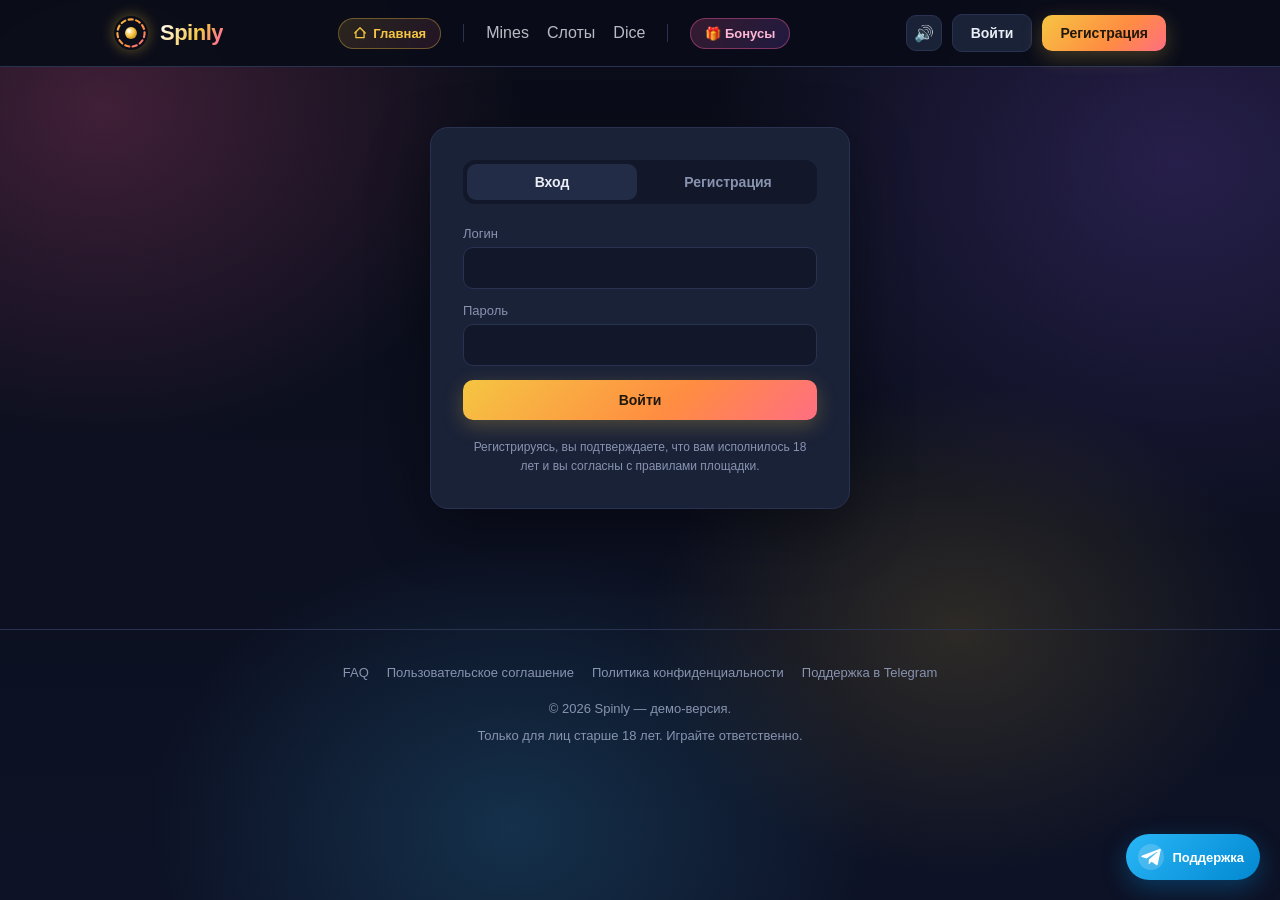
==== commit 86b51c45: "Add Wheel of Fortune, VIP levels, missions, referrals - Daily-spin wheel with 8 weighted prize segme" ====
--- a/account.html
+++ b/account.html
@@ -43,6 +43,10 @@
           <label>Повторите пароль</label>
           <input type="password" name="password2" autocomplete="new-password" required minlength="4">
         </div>
+        <div class="field">
+          <label>Реферальный код <span style="color: var(--muted); font-size: 12px;">— необязательно</span></label>
+          <input type="text" name="referral" placeholder="ABC123" maxlength="6" autocomplete="off" style="text-transform: uppercase; font-family: ui-monospace, monospace; letter-spacing: 1px;">
+        </div>
         <button class="btn primary full" type="submit">Создать аккаунт</button>
       </form>
 
@@ -81,7 +85,11 @@
     tabs.forEach(t => t.addEventListener("click", () => switchTab(t.dataset.tab)));
 
     const params = new URLSearchParams(location.search);
-    if (params.get("tab") === "register") switchTab("register");
+    if (params.get("tab") === "register" || params.get("ref")) switchTab("register");
+    if (params.get("ref")) {
+      const refInput = regForm.querySelector("[name=referral]");
+      if (refInput) refInput.value = params.get("ref").toUpperCase();
+    }
     if (currentUser()) location.href = "index.html";
 
     loginForm.addEventListener("submit", (e) => {
@@ -103,7 +111,7 @@
         return showError("Пароли не совпадают");
       }
       try {
-        registerUser(fd.get("login"), fd.get("password"));
+        registerUser(fd.get("login"), fd.get("password"), { referredBy: fd.get("referral") });
         if (window.SFX) SFX.win();
         location.href = "index.html";
       } catch (ex) { showError(ex.message); }
--- a/styles.css
+++ b/styles.css
@@ -156,6 +156,314 @@
   background: var(--border);
   display: inline-block;
   margin: 0 4px;
+}
+nav.menu .nav-bonus {
+  display: inline-flex;
+  align-items: center;
+  gap: 6px;
+  padding: 7px 14px;
+  border-radius: 999px;
+  background: linear-gradient(135deg, rgba(255,95,162,0.18), rgba(139,92,246,0.18));
+  border: 1px solid rgba(255,95,162,0.4);
+  color: #ffb6d4;
+  opacity: 1;
+  font-weight: 600;
+  font-size: 13px;
+  transition: background .15s ease, border-color .15s ease, transform .12s ease;
+}
+nav.menu .nav-bonus::after { display: none; }
+nav.menu .nav-bonus:hover {
+  color: #fff;
+  background: linear-gradient(135deg, rgba(255,95,162,0.30), rgba(139,92,246,0.30));
+  border-color: var(--pink);
+  transform: translateY(-1px);
+}
+
+/* ---------- VIP card ---------- */
+.vip-card {
+  background: linear-gradient(135deg, rgba(245,197,66,0.12), rgba(255,95,162,0.10));
+  border: 1px solid rgba(245,197,66,0.35);
+  border-radius: 16px;
+  padding: 22px;
+}
+.vip-card h2 { margin: 0 0 16px; font-size: 16px; font-weight: 700; }
+.vip-head {
+  display: flex;
+  align-items: center;
+  justify-content: space-between;
+  margin-bottom: 14px;
+}
+.vip-badge {
+  display: inline-flex;
+  align-items: center;
+  gap: 8px;
+  padding: 6px 12px;
+  border-radius: 999px;
+  background: rgba(0,0,0,0.3);
+  font-weight: 700;
+  font-size: 13px;
+}
+.vip-badge .dot { width: 8px; height: 8px; border-radius: 50%; }
+.vip-cashback {
+  font-size: 12px;
+  color: var(--muted);
+}
+.vip-cashback strong { color: var(--gold); font-weight: 700; }
+.vip-bar {
+  height: 8px;
+  border-radius: 999px;
+  background: var(--bg-2);
+  overflow: hidden;
+  margin-top: 12px;
+}
+.vip-bar .fill {
+  height: 100%;
+  background: linear-gradient(90deg, var(--gold), var(--pink));
+  transition: width .4s ease;
+}
+.vip-progress {
+  display: flex;
+  justify-content: space-between;
+  font-size: 12px;
+  color: var(--muted);
+  margin-top: 6px;
+  font-variant-numeric: tabular-nums;
+}
+.vip-progress .max { color: var(--text); font-weight: 600; }
+
+/* ---------- Missions ---------- */
+.mission-list {
+  display: flex;
+  flex-direction: column;
+  gap: 10px;
+}
+.mission {
+  display: grid;
+  grid-template-columns: 1fr auto;
+  gap: 10px;
+  padding: 12px 14px;
+  background: var(--bg-2);
+  border: 1px solid var(--border);
+  border-radius: 10px;
+  align-items: center;
+  transition: border-color .15s ease;
+}
+.mission.completed { border-color: rgba(46,204,113,0.45); }
+.mission.claimed   { opacity: 0.55; }
+.mission .m-title {
+  font-size: 13px;
+  font-weight: 600;
+  margin-bottom: 4px;
+}
+.mission .m-desc {
+  font-size: 12px;
+  color: var(--muted);
+}
+.mission .m-bar {
+  height: 4px;
+  border-radius: 999px;
+  background: var(--border);
+  margin-top: 6px;
+  overflow: hidden;
+}
+.mission .m-bar .fill {
+  height: 100%;
+  background: linear-gradient(90deg, var(--gold), var(--green));
+  transition: width .3s ease;
+}
+.mission .m-progress {
+  font-size: 11px;
+  color: var(--muted);
+  margin-top: 4px;
+  font-variant-numeric: tabular-nums;
+}
+.mission .m-reward {
+  display: flex;
+  flex-direction: column;
+  align-items: flex-end;
+  gap: 4px;
+}
+.mission .m-reward .amount {
+  font-weight: 700;
+  color: var(--gold);
+  font-size: 14px;
+}
+.mission .m-claim {
+  font-size: 12px;
+  padding: 6px 10px;
+  border-radius: 8px;
+  background: var(--gold);
+  border: none;
+  color: #20180a;
+  font-weight: 700;
+  cursor: pointer;
+  font-family: inherit;
+}
+.mission .m-claim:hover { filter: brightness(1.08); }
+.mission .m-claim:disabled {
+  background: var(--bg);
+  color: var(--muted);
+  cursor: not-allowed;
+}
+.mission .m-claimed {
+  font-size: 11px;
+  color: var(--green);
+  padding: 4px 8px;
+  background: rgba(46,204,113,0.12);
+  border-radius: 6px;
+}
+
+/* ---------- Referrals ---------- */
+.ref-link-row {
+  display: flex;
+  gap: 8px;
+  margin-top: 12px;
+}
+.ref-link-row input {
+  flex: 1;
+  padding: 10px 14px;
+  border-radius: 10px;
+  border: 1px solid var(--border);
+  background: var(--bg-2);
+  color: var(--text);
+  font-size: 13px;
+  font-family: ui-monospace, monospace;
+  outline: none;
+}
+.ref-stats {
+  display: grid;
+  grid-template-columns: 1fr 1fr;
+  gap: 10px;
+  margin-top: 14px;
+}
+.ref-stat {
+  background: var(--bg-2);
+  border: 1px solid var(--border);
+  border-radius: 10px;
+  padding: 12px;
+}
+.ref-stat .label { font-size: 11px; color: var(--muted); text-transform: uppercase; letter-spacing: 0.5px; }
+.ref-stat .value { font-size: 22px; font-weight: 800; color: var(--gold); font-variant-numeric: tabular-nums; margin-top: 4px; }
+.ref-code-display {
+  display: inline-block;
+  padding: 6px 14px;
+  background: var(--bg-2);
+  border: 1px solid var(--gold);
+  border-radius: 8px;
+  font-family: ui-monospace, monospace;
+  letter-spacing: 2px;
+  color: var(--gold);
+  font-weight: 700;
+  font-size: 16px;
+  margin-bottom: 8px;
+}
+
+/* ---------- Wheel of Fortune ---------- */
+.wheel-page {
+  max-width: 760px;
+  margin: 40px auto;
+  text-align: center;
+  padding: 0 24px;
+}
+.wheel-page h1 {
+  font-size: 36px;
+  font-weight: 800;
+  margin: 0 0 8px;
+  background: linear-gradient(120deg, #fff, var(--gold) 60%, var(--pink));
+  -webkit-background-clip: text;
+  background-clip: text;
+  -webkit-text-fill-color: transparent;
+  color: transparent;
+}
+.wheel-page .lead {
+  color: var(--muted);
+  font-size: 14px;
+  margin-bottom: 28px;
+}
+.wheel-container {
+  position: relative;
+  width: 360px;
+  height: 360px;
+  margin: 0 auto 28px;
+}
+.wheel-pointer {
+  position: absolute;
+  top: -6px;
+  left: 50%;
+  transform: translateX(-50%);
+  width: 0; height: 0;
+  border-left: 16px solid transparent;
+  border-right: 16px solid transparent;
+  border-top: 26px solid var(--gold);
+  filter: drop-shadow(0 4px 8px rgba(0,0,0,0.5));
+  z-index: 5;
+}
+.wheel {
+  width: 100%; height: 100%;
+  border-radius: 50%;
+  border: 6px solid rgba(245,197,66,0.7);
+  background: conic-gradient(
+    #5cd29a 0deg 45deg,
+    #f5c542 45deg 90deg,
+    #38bdf8 90deg 135deg,
+    #ff5fa2 135deg 180deg,
+    #5cd29a 180deg 225deg,
+    #f5c542 225deg 270deg,
+    #38bdf8 270deg 315deg,
+    #ff5fa2 315deg 360deg
+  );
+  box-shadow:
+    0 0 40px rgba(245,197,66,0.4),
+    inset 0 0 30px rgba(0,0,0,0.4);
+  transform: rotate(0deg);
+  transition: transform 4.5s cubic-bezier(0.18, 0.9, 0.25, 1);
+  position: relative;
+}
+.wheel-labels {
+  position: absolute;
+  inset: 0;
+  pointer-events: none;
+  transform: rotate(0deg);
+  transition: transform 4.5s cubic-bezier(0.18, 0.9, 0.25, 1);
+}
+.wheel-label {
+  position: absolute;
+  top: 50%;
+  left: 50%;
+  transform-origin: 0 0;
+  font-weight: 800;
+  font-size: 22px;
+  color: #fff;
+  text-shadow: 0 2px 6px rgba(0,0,0,0.5);
+}
+.wheel-center {
+  position: absolute;
+  top: 50%; left: 50%;
+  width: 70px; height: 70px;
+  margin: -35px 0 0 -35px;
+  border-radius: 50%;
+  background: radial-gradient(circle at 30% 30%, #fff5d6, #f5c542 60%, #b8851d);
+  box-shadow: 0 4px 16px rgba(0,0,0,0.5), 0 0 22px rgba(245,197,66,0.5);
+  z-index: 4;
+}
+.wheel-status {
+  margin-top: 16px;
+  font-size: 14px;
+  color: var(--muted);
+  font-variant-numeric: tabular-nums;
+}
+.wheel-status .countdown { color: var(--gold); font-weight: 700; }
+.wheel-result {
+  display: inline-block;
+  margin-top: 16px;
+  padding: 14px 24px;
+  border-radius: 14px;
+  background: linear-gradient(135deg, rgba(245,197,66,0.18), rgba(255,95,162,0.18));
+  border: 1px solid var(--gold);
+  font-size: 16px;
+  font-weight: 700;
+  color: var(--gold);
+  animation: pop .4s ease;
 }
 
 .user-box {
